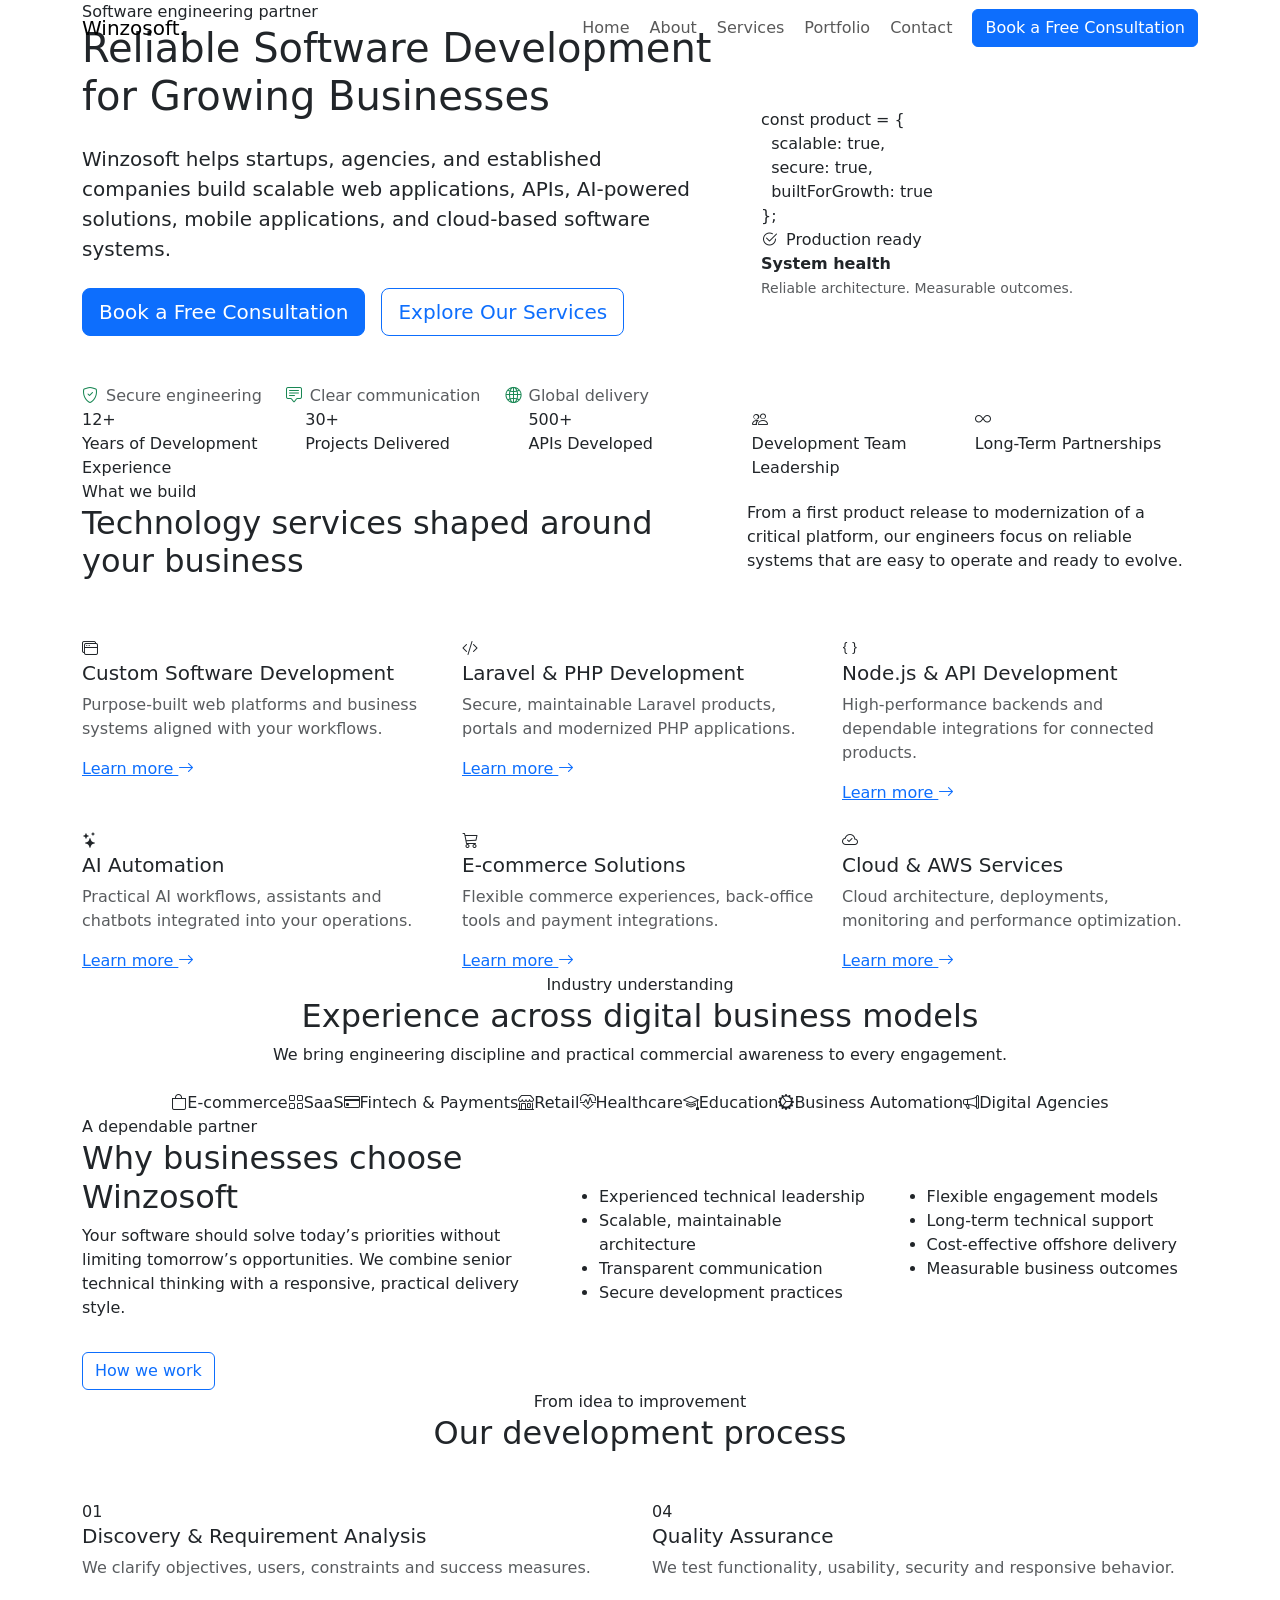
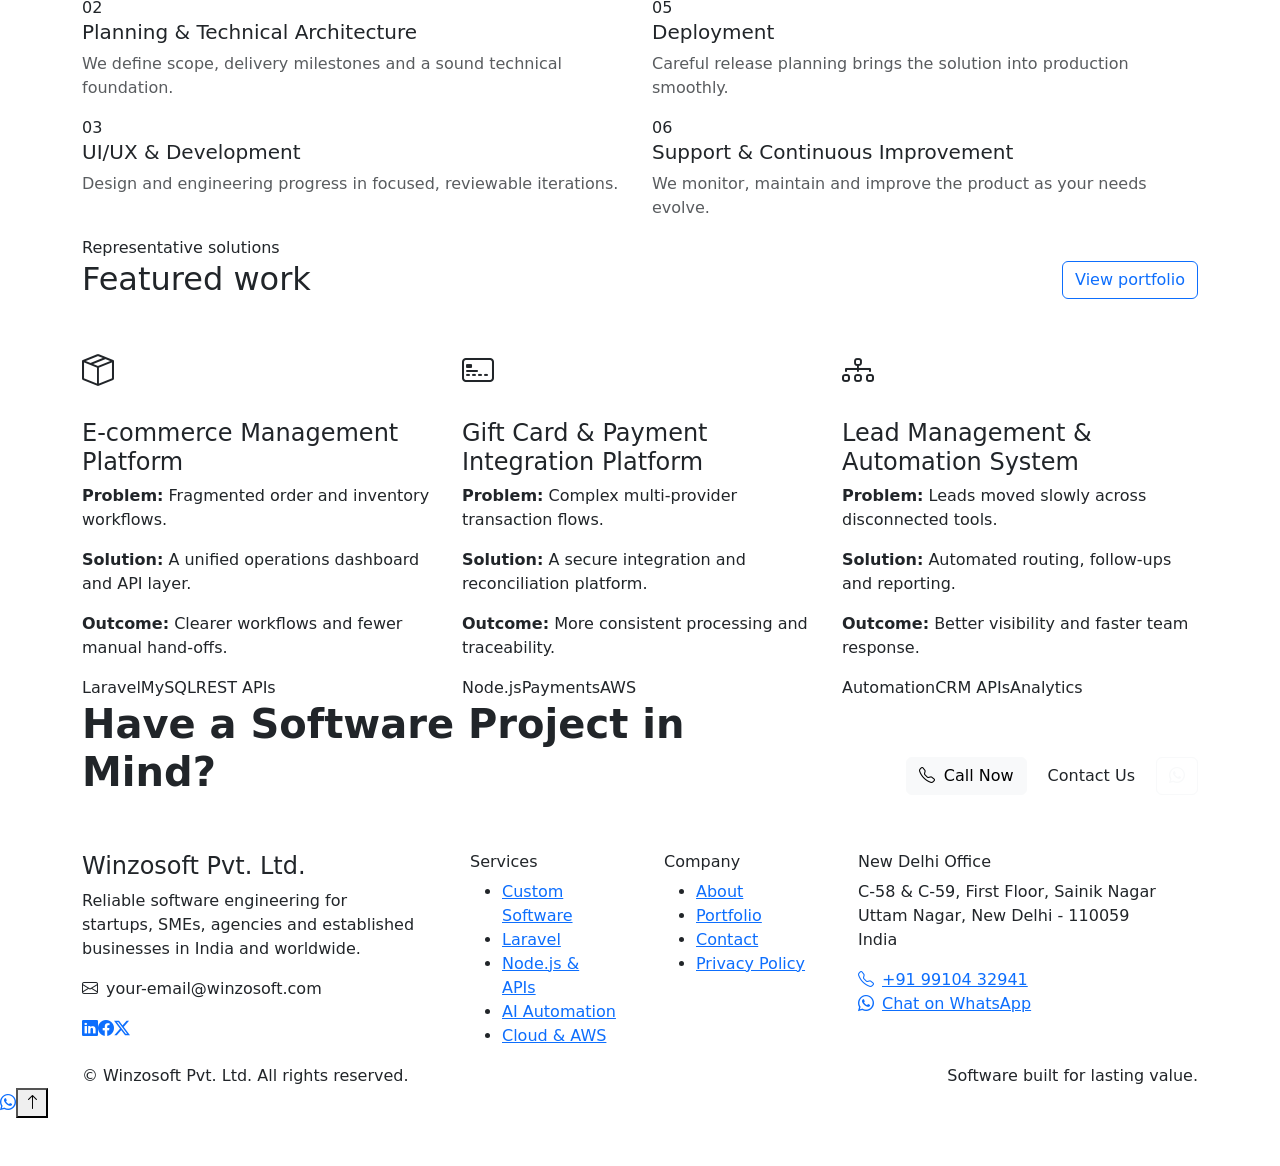
==== index.html @ e835a15a "File upload File Upload" ====
<!doctype html><html lang="en"><head>
<meta charset="utf-8"><meta name="viewport" content="width=device-width,initial-scale=1">
<title>Winzosoft Pvt. Ltd. | Reliable Software Development Company</title>
<meta name="description" content="Winzosoft builds scalable web applications, APIs, AI automation, mobile apps, e-commerce platforms and cloud solutions for growing businesses.">
<meta name="keywords" content="software development company India, Laravel development, Node.js development, API development, AI automation, offshore development">
<link rel="canonical" href="https://www.your-domain.com/"><meta property="og:title" content="Reliable Software Development for Growing Businesses"><meta property="og:description" content="Design, build, modernize and scale reliable software with Winzosoft."><meta property="og:type" content="website"><meta property="og:url" content="https://www.your-domain.com/"><meta property="og:image" content="https://www.your-domain.com/assets/images/og-home.jpg">
<link href="https://cdn.jsdelivr.net/npm/bootstrap@5.3.3/dist/css/bootstrap.min.css" rel="stylesheet"><link href="https://cdn.jsdelivr.net/npm/bootstrap-icons@1.11.3/font/bootstrap-icons.min.css" rel="stylesheet"><link rel="stylesheet" href="assets/css/style.css">
<script type="application/ld+json">{"@context":"https://schema.org","@type":"LocalBusiness","name":"Winzosoft Pvt. Ltd.","url":"https://www.your-domain.com/","telephone":"+91-99104-32941","address":{"@type":"PostalAddress","streetAddress":"C-58 & C-59, First Floor, Sainik Nagar, Uttam Nagar","addressLocality":"New Delhi","postalCode":"110059","addressCountry":"IN"}}</script>
</head><body>
<nav class="navbar navbar-expand-lg fixed-top"><div class="container"><a class="navbar-brand" href="index.html">Winzosoft<span class="brand-dot">.</span></a><button class="navbar-toggler" type="button" data-bs-toggle="collapse" data-bs-target="#mainNav" aria-controls="mainNav" aria-expanded="false" aria-label="Toggle navigation"><span class="navbar-toggler-icon"></span></button><div class="collapse navbar-collapse" id="mainNav"><ul class="navbar-nav ms-auto align-items-lg-center gap-lg-1"><li class="nav-item"><a class="nav-link" data-nav href="index.html">Home</a></li><li class="nav-item"><a class="nav-link" data-nav href="about.html">About</a></li><li class="nav-item"><a class="nav-link" data-nav href="services.html">Services</a></li><li class="nav-item"><a class="nav-link" data-nav href="portfolio.html">Portfolio</a></li><li class="nav-item"><a class="nav-link" data-nav href="contact.html">Contact</a></li><li class="nav-item ms-lg-2"><a class="btn btn-primary" href="contact.html">Book a Free Consultation</a></li></ul></div></div></nav>
<main>
<section class="hero"><div class="container"><div class="row align-items-center g-5"><div class="col-lg-7 reveal"><span class="eyebrow">Software engineering partner</span><h1>Reliable Software Development for Growing Businesses</h1><p class="lead my-4">Winzosoft helps startups, agencies, and established companies build scalable web applications, APIs, AI-powered solutions, mobile applications, and cloud-based software systems.</p><div class="d-flex flex-wrap gap-3"><a class="btn btn-primary btn-lg" href="contact.html">Book a Free Consultation</a><a class="btn btn-outline-primary btn-lg" href="services.html">Explore Our Services</a></div><div class="d-flex flex-wrap gap-4 mt-5 text-muted"><span><i class="bi bi-shield-check text-success me-2"></i>Secure engineering</span><span><i class="bi bi-chat-square-text text-success me-2"></i>Clear communication</span><span><i class="bi bi-globe2 text-success me-2"></i>Global delivery</span></div></div><div class="col-lg-5 reveal"><div class="tech-visual" role="img" aria-label="Abstract software architecture dashboard"><div class="code-window"><div class="window-dots"><span></span><span></span><span></span></div><div>const product = {</div><div>&nbsp; scalable: true,</div><div>&nbsp; secure: true,</div><div>&nbsp; builtForGrowth: true</div><div>};</div></div><div class="floating-chip"><i class="bi bi-check2-circle me-1"></i> Production ready</div><div class="visual-card"><strong>System health</strong><div class="visual-line accent"></div><div class="visual-line"></div><div class="visual-line" style="width:82%"></div><small class="text-muted">Reliable architecture. Measurable outcomes.</small></div></div></div></div></div></section>
<section class="section-sm"><div class="container"><div class="row g-0 card-soft p-0 overflow-hidden reveal"><div class="col-md stat"><div class="stat-number">12+</div><span>Years of Development Experience</span></div><div class="col-md stat"><div class="stat-number">30+</div><span>Projects Delivered</span></div><div class="col-md stat"><div class="stat-number">500+</div><span>APIs Developed</span></div><div class="col-md stat"><div class="stat-number"><i class="bi bi-people"></i></div><span>Development Team Leadership</span></div><div class="col-md stat"><div class="stat-number"><i class="bi bi-infinity"></i></div><span>Long-Term Partnerships</span></div></div></div></section>
<section class="section section-light"><div class="container"><div class="row align-items-end mb-5"><div class="col-lg-7"><span class="eyebrow">What we build</span><h2 class="section-title">Technology services shaped around your business</h2></div><div class="col-lg-5"><p class="section-copy">From a first product release to modernization of a critical platform, our engineers focus on reliable systems that are easy to operate and ready to evolve.</p></div></div><div class="row g-4">
<div class="col-md-6 col-lg-4 reveal"><div class="card-soft"><div class="icon-box"><i class="bi bi-window-stack"></i></div><h3 class="h5">Custom Software Development</h3><p class="text-muted">Purpose-built web platforms and business systems aligned with your workflows.</p><a href="services.html#custom">Learn more <i class="bi bi-arrow-right"></i></a></div></div><div class="col-md-6 col-lg-4 reveal"><div class="card-soft"><div class="icon-box"><i class="bi bi-code-slash"></i></div><h3 class="h5">Laravel & PHP Development</h3><p class="text-muted">Secure, maintainable Laravel products, portals and modernized PHP applications.</p><a href="services.html#laravel">Learn more <i class="bi bi-arrow-right"></i></a></div></div><div class="col-md-6 col-lg-4 reveal"><div class="card-soft"><div class="icon-box"><i class="bi bi-braces"></i></div><h3 class="h5">Node.js & API Development</h3><p class="text-muted">High-performance backends and dependable integrations for connected products.</p><a href="services.html#node">Learn more <i class="bi bi-arrow-right"></i></a></div></div><div class="col-md-6 col-lg-4 reveal"><div class="card-soft"><div class="icon-box"><i class="bi bi-stars"></i></div><h3 class="h5">AI Automation</h3><p class="text-muted">Practical AI workflows, assistants and chatbots integrated into your operations.</p><a href="services.html#ai">Learn more <i class="bi bi-arrow-right"></i></a></div></div><div class="col-md-6 col-lg-4 reveal"><div class="card-soft"><div class="icon-box"><i class="bi bi-cart3"></i></div><h3 class="h5">E-commerce Solutions</h3><p class="text-muted">Flexible commerce experiences, back-office tools and payment integrations.</p><a href="services.html#ecommerce">Learn more <i class="bi bi-arrow-right"></i></a></div></div><div class="col-md-6 col-lg-4 reveal"><div class="card-soft"><div class="icon-box"><i class="bi bi-cloud-check"></i></div><h3 class="h5">Cloud & AWS Services</h3><p class="text-muted">Cloud architecture, deployments, monitoring and performance optimization.</p><a href="services.html#cloud">Learn more <i class="bi bi-arrow-right"></i></a></div></div></div></div></section>
<section class="section"><div class="container text-center"><span class="eyebrow">Industry understanding</span><h2 class="section-title">Experience across digital business models</h2><p class="section-copy mx-auto mb-4">We bring engineering discipline and practical commercial awareness to every engagement.</p><div class="reveal"><span class="industry-pill"><i class="bi bi-bag"></i>E-commerce</span><span class="industry-pill"><i class="bi bi-grid"></i>SaaS</span><span class="industry-pill"><i class="bi bi-credit-card"></i>Fintech & Payments</span><span class="industry-pill"><i class="bi bi-shop"></i>Retail</span><span class="industry-pill"><i class="bi bi-heart-pulse"></i>Healthcare</span><span class="industry-pill"><i class="bi bi-mortarboard"></i>Education</span><span class="industry-pill"><i class="bi bi-gear-wide-connected"></i>Business Automation</span><span class="industry-pill"><i class="bi bi-megaphone"></i>Digital Agencies</span></div></div></section>
<section class="section section-light"><div class="container"><div class="row g-5 align-items-center"><div class="col-lg-5"><span class="eyebrow">A dependable partner</span><h2 class="section-title">Why businesses choose Winzosoft</h2><p class="section-copy">Your software should solve today’s priorities without limiting tomorrow’s opportunities. We combine senior technical thinking with a responsive, practical delivery style.</p><a href="about.html" class="btn btn-outline-primary mt-3">How we work</a></div><div class="col-lg-7"><div class="row"><div class="col-md-6"><ul class="check-list"><li>Experienced technical leadership</li><li>Scalable, maintainable architecture</li><li>Transparent communication</li><li>Secure development practices</li></ul></div><div class="col-md-6"><ul class="check-list"><li>Flexible engagement models</li><li>Long-term technical support</li><li>Cost-effective offshore delivery</li><li>Measurable business outcomes</li></ul></div></div></div></div></section>
<section class="section"><div class="container"><div class="text-center mb-5"><span class="eyebrow">From idea to improvement</span><h2 class="section-title">Our development process</h2></div><div class="row g-4"><div class="col-lg-6"><div class="process-step reveal"><div class="step-number">01</div><h3 class="h5">Discovery & Requirement Analysis</h3><p class="text-muted">We clarify objectives, users, constraints and success measures.</p></div><div class="process-step reveal"><div class="step-number">02</div><h3 class="h5">Planning & Technical Architecture</h3><p class="text-muted">We define scope, delivery milestones and a sound technical foundation.</p></div><div class="process-step reveal"><div class="step-number">03</div><h3 class="h5">UI/UX & Development</h3><p class="text-muted">Design and engineering progress in focused, reviewable iterations.</p></div></div><div class="col-lg-6"><div class="process-step reveal"><div class="step-number">04</div><h3 class="h5">Quality Assurance</h3><p class="text-muted">We test functionality, usability, security and responsive behavior.</p></div><div class="process-step reveal"><div class="step-number">05</div><h3 class="h5">Deployment</h3><p class="text-muted">Careful release planning brings the solution into production smoothly.</p></div><div class="process-step reveal"><div class="step-number">06</div><h3 class="h5">Support & Continuous Improvement</h3><p class="text-muted">We monitor, maintain and improve the product as your needs evolve.</p></div></div></div></div></section>
<section class="section section-light"><div class="container"><div class="d-flex flex-wrap justify-content-between align-items-end mb-5 gap-3"><div><span class="eyebrow">Representative solutions</span><h2 class="section-title mb-0">Featured work</h2></div><a href="portfolio.html" class="btn btn-outline-primary">View portfolio</a></div><div class="row g-4"><div class="col-lg-4 reveal"><article class="card-soft case-card"><div class="case-top"><i class="bi bi-box-seam fs-2"></i><h3 class="h4 mt-4">E-commerce Management Platform</h3></div><div class="case-body"><p><strong>Problem:</strong> Fragmented order and inventory workflows.</p><p><strong>Solution:</strong> A unified operations dashboard and API layer.</p><p><strong>Outcome:</strong> Clearer workflows and fewer manual hand-offs.</p><span class="tag">Laravel</span><span class="tag">MySQL</span><span class="tag">REST APIs</span></div></article></div><div class="col-lg-4 reveal"><article class="card-soft case-card"><div class="case-top"><i class="bi bi-credit-card-2-front fs-2"></i><h3 class="h4 mt-4">Gift Card & Payment Integration Platform</h3></div><div class="case-body"><p><strong>Problem:</strong> Complex multi-provider transaction flows.</p><p><strong>Solution:</strong> A secure integration and reconciliation platform.</p><p><strong>Outcome:</strong> More consistent processing and traceability.</p><span class="tag">Node.js</span><span class="tag">Payments</span><span class="tag">AWS</span></div></article></div><div class="col-lg-4 reveal"><article class="card-soft case-card"><div class="case-top"><i class="bi bi-diagram-3 fs-2"></i><h3 class="h4 mt-4">Lead Management & Automation System</h3></div><div class="case-body"><p><strong>Problem:</strong> Leads moved slowly across disconnected tools.</p><p><strong>Solution:</strong> Automated routing, follow-ups and reporting.</p><p><strong>Outcome:</strong> Better visibility and faster team response.</p><span class="tag">Automation</span><span class="tag">CRM APIs</span><span class="tag">Analytics</span></div></article></div></div></div></section>
<section class="section"><div class="container"><div class="cta-panel reveal"><div class="row align-items-center g-4"><div class="col-lg-8"><h2 class="display-6 fw-bold">Have a Software Project in Mind?</h2><p class="mb-0 text-white-50">Discuss your requirements with our team and discover how Winzosoft can help turn your idea into a reliable, scalable solution.</p></div><div class="col-lg-4"><div class="d-flex flex-wrap gap-2 justify-content-lg-end"><a class="btn btn-light" href="tel:+919910432941"><i class="bi bi-telephone me-1"></i> Call Now</a><a class="btn btn-accent" href="contact.html">Contact Us</a><a class="btn btn-outline-light" href="https://wa.me/919910432941" target="_blank" rel="noopener"><i class="bi bi-whatsapp"></i></a></div></div></div></div></div></section>
</main>
<footer class="footer"><div class="container"><div class="row g-5"><div class="col-lg-4"><h2 class="h4">Winzosoft Pvt. Ltd.</h2><p>Reliable software engineering for startups, SMEs, agencies and established businesses in India and worldwide.</p><!-- Update the email address below before launch. --><p><i class="bi bi-envelope me-2"></i>your-email@winzosoft.com</p><!-- Replace placeholder social links with official profiles before launch. --><a class="social-link" href="#" aria-label="LinkedIn"><i class="bi bi-linkedin"></i></a><a class="social-link" href="#" aria-label="Facebook"><i class="bi bi-facebook"></i></a><a class="social-link" href="#" aria-label="X"><i class="bi bi-twitter-x"></i></a></div><div class="col-6 col-lg-2"><h3 class="h6">Services</h3><ul class="footer-links"><li><a href="services.html#custom">Custom Software</a></li><li><a href="services.html#laravel">Laravel</a></li><li><a href="services.html#node">Node.js & APIs</a></li><li><a href="services.html#ai">AI Automation</a></li><li><a href="services.html#cloud">Cloud & AWS</a></li></ul></div><div class="col-6 col-lg-2"><h3 class="h6">Company</h3><ul class="footer-links"><li><a href="about.html">About</a></li><li><a href="portfolio.html">Portfolio</a></li><li><a href="contact.html">Contact</a></li><li><a href="privacy-policy.html">Privacy Policy</a></li></ul></div><div class="col-lg-4"><h3 class="h6">New Delhi Office</h3><address>C-58 & C-59, First Floor, Sainik Nagar<br>Uttam Nagar, New Delhi - 110059<br>India</address><p><a href="tel:+919910432941"><i class="bi bi-telephone me-2"></i>+91 99104 32941</a><br><a href="https://wa.me/919910432941" target="_blank" rel="noopener"><i class="bi bi-whatsapp me-2"></i>Chat on WhatsApp</a></p></div></div><div class="footer-bottom d-flex flex-wrap justify-content-between gap-2"><span>© <span data-year></span> Winzosoft Pvt. Ltd. All rights reserved.</span><span>Software built for lasting value.</span></div></div></footer>
<a class="floating-whatsapp" href="https://wa.me/919910432941" target="_blank" rel="noopener" aria-label="Contact Winzosoft on WhatsApp"><i class="bi bi-whatsapp"></i></a><button class="scroll-top" type="button" aria-label="Scroll to top"><i class="bi bi-arrow-up"></i></button>
<!-- Add analytics code here before launch. --><script src="https://cdn.jsdelivr.net/npm/bootstrap@5.3.3/dist/js/bootstrap.bundle.min.js"></script><script src="assets/js/main.js"></script></body></html>
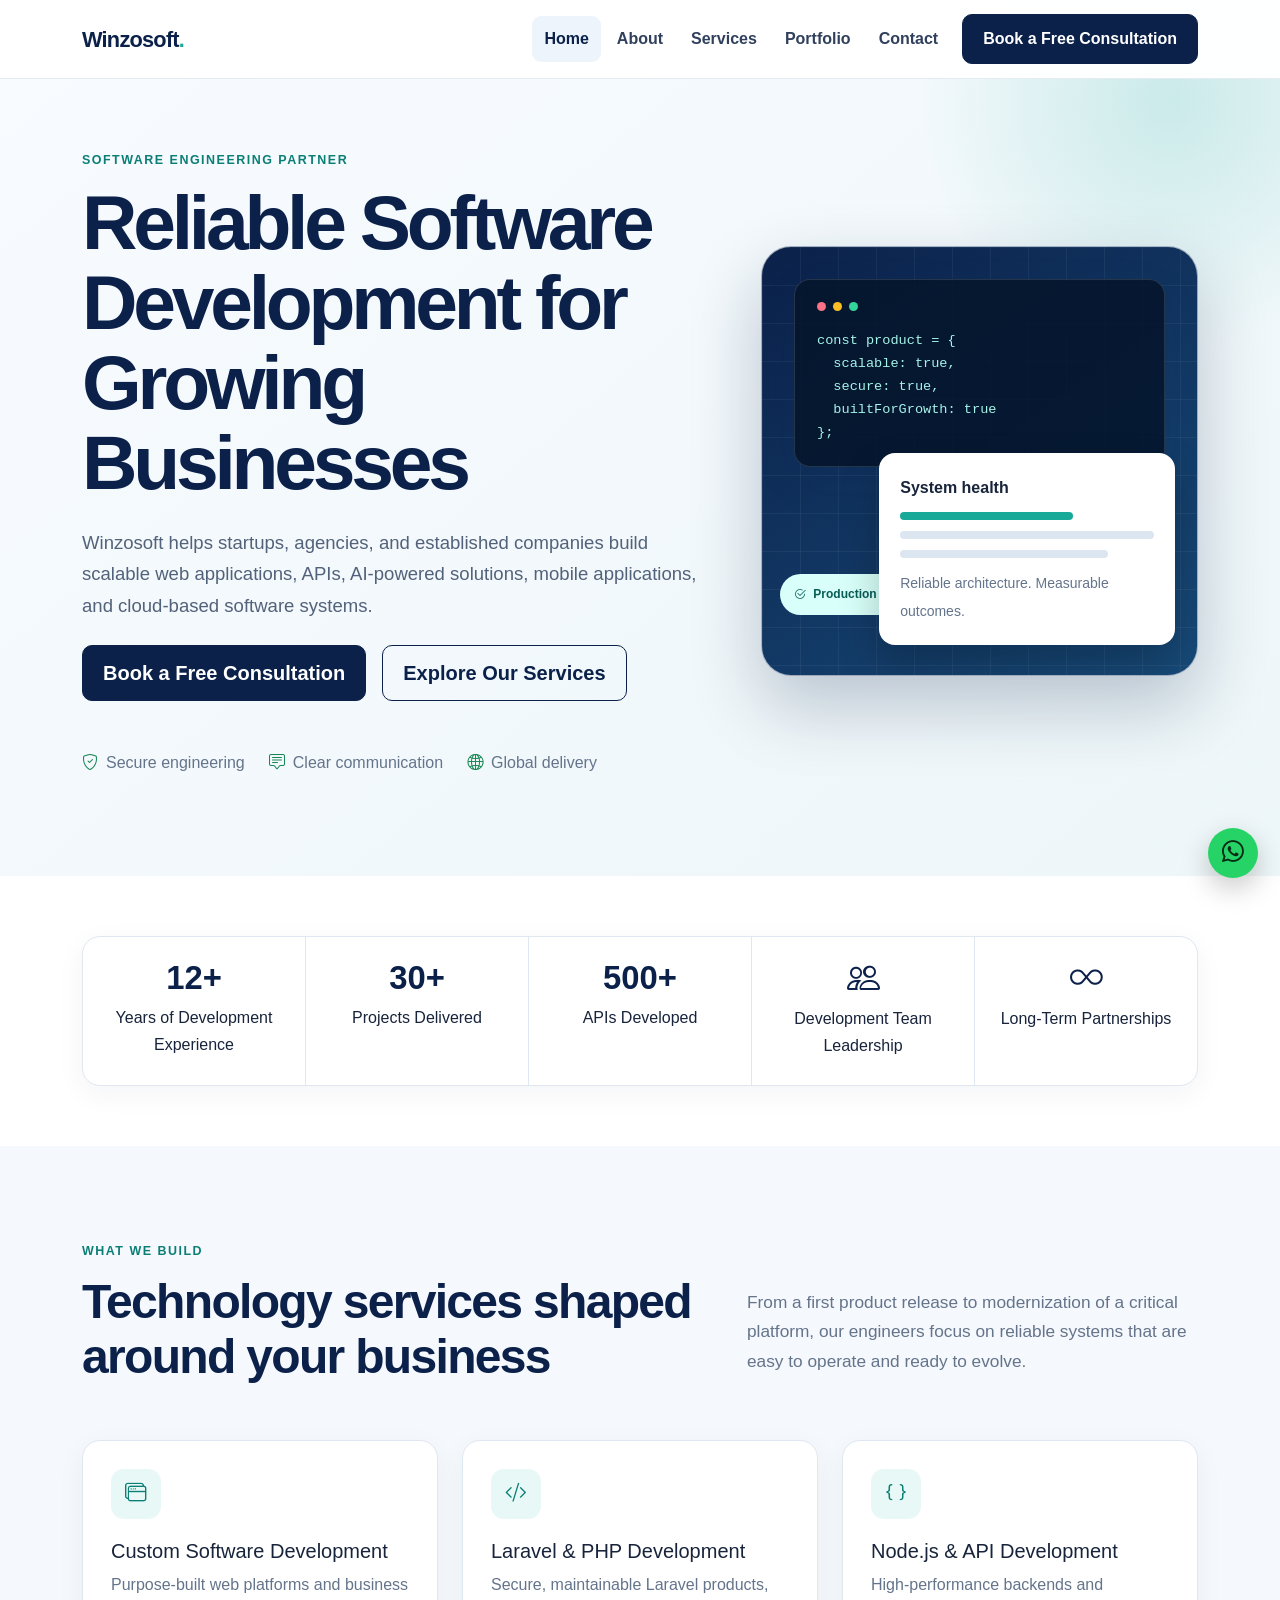
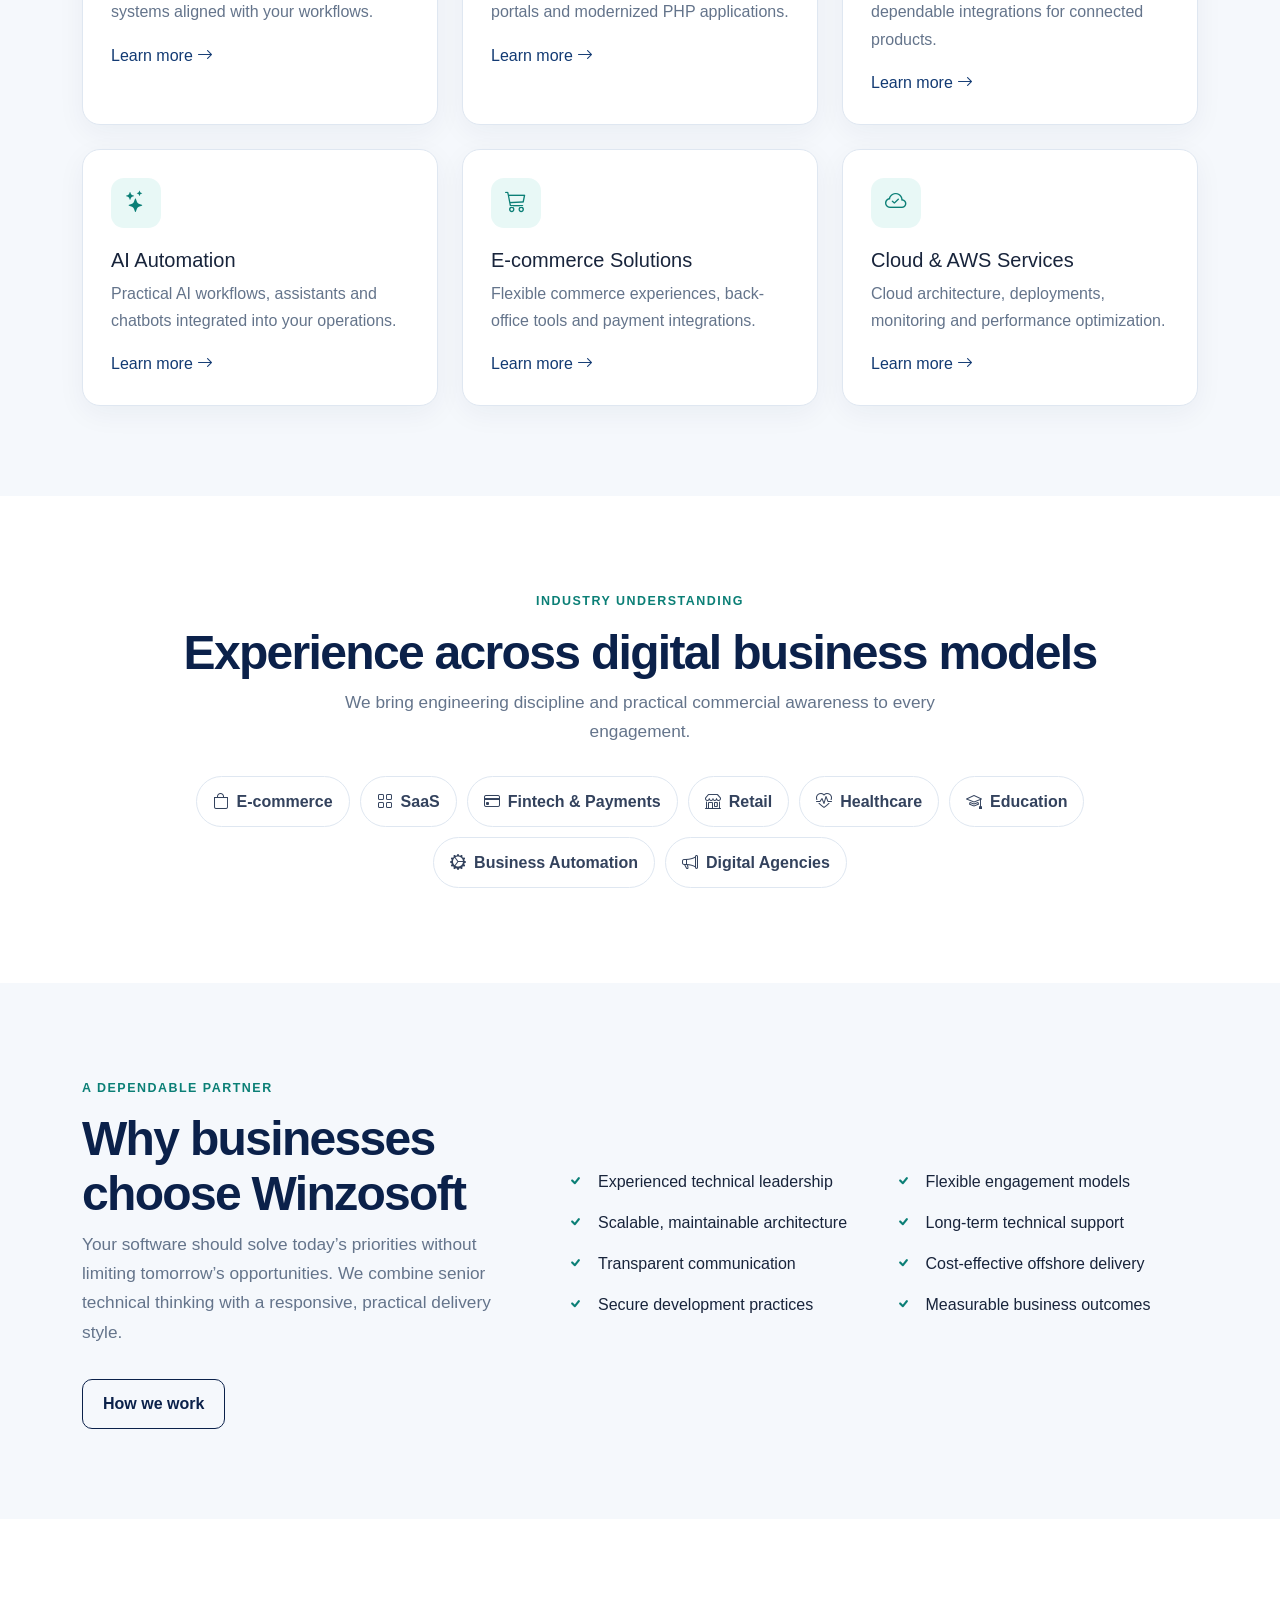
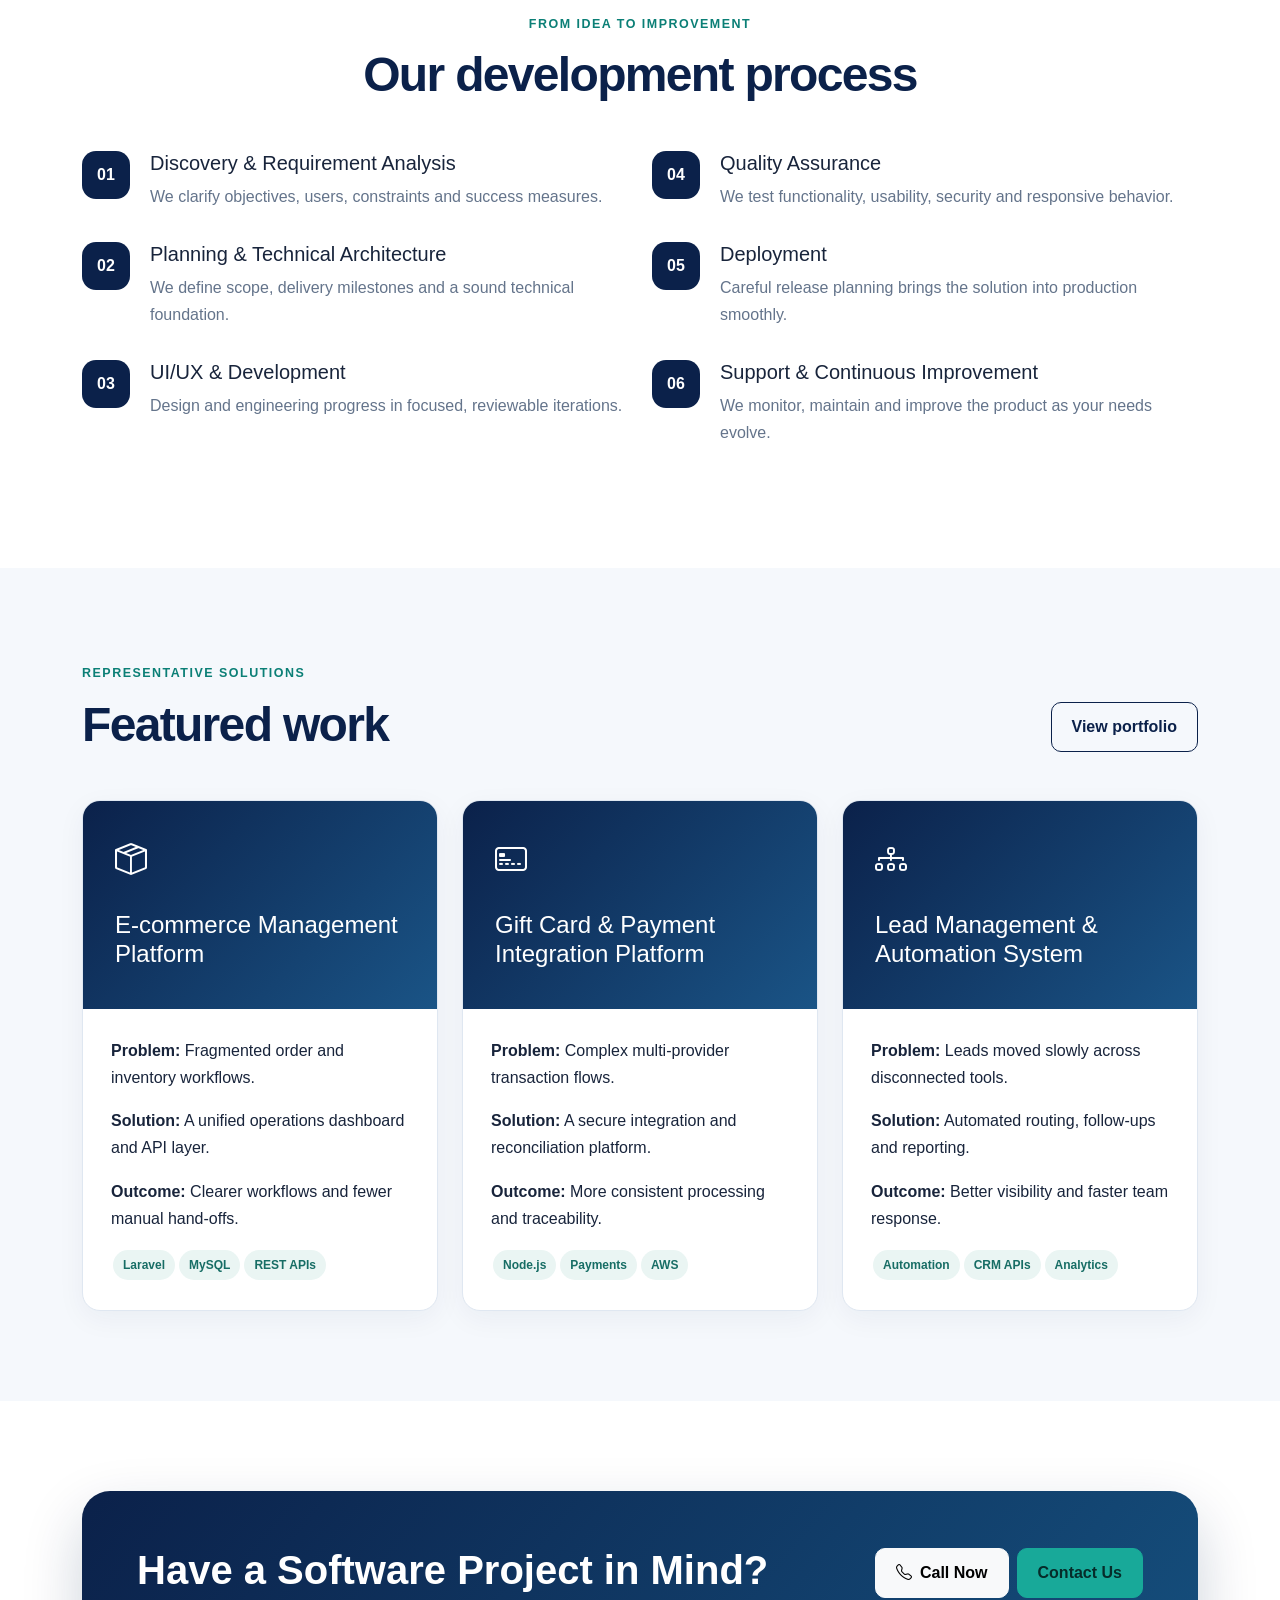
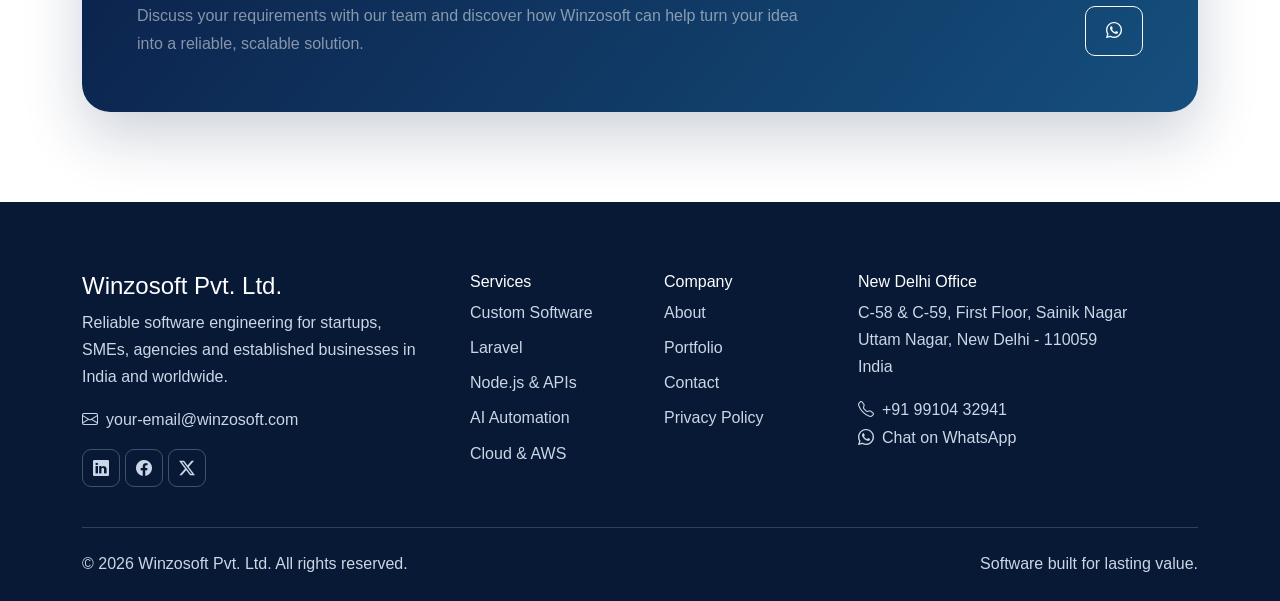
==== commit f62141ab: "Fix duplicate canonical and Open Graph tagscss" ====
--- a/index.html
+++ b/index.html
@@ -3,7 +3,7 @@
 <title>Winzosoft Pvt. Ltd. | Reliable Software Development Company</title>
 <meta name="description" content="Winzosoft builds scalable web applications, APIs, AI automation, mobile apps, e-commerce platforms and cloud solutions for growing businesses.">
 <meta name="keywords" content="software development company India, Laravel development, Node.js development, API development, AI automation, offshore development">
-<link rel="canonical" href="https://www.your-domain.com/"><meta property="og:title" content="Reliable Software Development for Growing Businesses"><meta property="og:description" content="Design, build, modernize and scale reliable software with Winzosoft."><meta property="og:type" content="website"><meta property="og:url" content="https://www.your-domain.com/"><meta property="og:image" content="https://www.your-domain.com/assets/images/og-home.jpg">
+<link rel="canonical" href="https://www.your-domain.com/"><meta property="og:title" content="Reliable Software Development for Growing Businesses"><meta property="og:description" content="Design, build, modernize and scale reliable software with Winzosoft."><meta property="og:type" content="website"><meta property="og:url" content="https://www.your-domain.com/"><meta property="og:image" content="assets/images/og-home.jpg">
 <link href="https://cdn.jsdelivr.net/npm/bootstrap@5.3.3/dist/css/bootstrap.min.css" rel="stylesheet"><link href="https://cdn.jsdelivr.net/npm/bootstrap-icons@1.11.3/font/bootstrap-icons.min.css" rel="stylesheet"><link rel="stylesheet" href="assets/css/style.css">
 <script type="application/ld+json">{"@context":"https://schema.org","@type":"LocalBusiness","name":"Winzosoft Pvt. Ltd.","url":"https://www.your-domain.com/","telephone":"+91-99104-32941","address":{"@type":"PostalAddress","streetAddress":"C-58 & C-59, First Floor, Sainik Nagar, Uttam Nagar","addressLocality":"New Delhi","postalCode":"110059","addressCountry":"IN"}}</script>
 </head><body>
--- a/assets/css/style.css
+++ b/assets/css/style.css
@@ -0,0 +1,5 @@
+:root{--primary:#0b214a;--primary-2:#123a73;--accent:#18a999;--accent-dark:#0b7f76;--ink:#18243b;--muted:#64748b;--light:#f5f8fc;--white:#fff;--border:#dfe7f1;--shadow:0 16px 45px rgba(11,33,74,.09);--radius:18px;--font:"Inter","Segoe UI",Arial,sans-serif}
+*{box-sizing:border-box}html{scroll-behavior:smooth;scroll-padding-top:86px}body{margin:0;color:var(--ink);font-family:var(--font);line-height:1.7;background:var(--white)}a{color:var(--primary-2);text-decoration:none}a:hover{color:var(--accent-dark)}img{max-width:100%}.text-muted{color:var(--muted)!important}.section{padding:90px 0}.section-sm{padding:60px 0}.section-light{background:var(--light)}.eyebrow{display:inline-block;color:var(--accent-dark);font-size:.78rem;font-weight:800;letter-spacing:.12em;text-transform:uppercase;margin-bottom:12px}.section-title{font-size:clamp(2rem,4vw,3rem);line-height:1.15;font-weight:800;color:var(--primary);letter-spacing:-.035em}.section-copy{font-size:1.08rem;color:var(--muted);max-width:680px}.navbar{padding:14px 0;background:rgba(255,255,255,.96);border-bottom:1px solid rgba(223,231,241,.8);backdrop-filter:blur(12px)}.navbar-brand{color:var(--primary)!important;font-size:1.36rem;font-weight:850;letter-spacing:-.035em}.brand-dot{color:var(--accent)}.navbar-nav .nav-link{color:#30405d;font-weight:650;padding:.6rem .75rem!important;border-radius:9px}.navbar-nav .nav-link:hover,.navbar-nav .nav-link.active{color:var(--primary);background:#edf4fb}.btn{border-radius:10px;font-weight:750;padding:.75rem 1.25rem;transition:transform .2s,box-shadow .2s,background .2s}.btn:hover{transform:translateY(-2px)}.btn-primary{background:var(--primary);border-color:var(--primary)}.btn-primary:hover,.btn-primary:focus{background:var(--primary-2);border-color:var(--primary-2);box-shadow:0 8px 20px rgba(11,33,74,.2)}.btn-accent{background:var(--accent);border-color:var(--accent);color:#062c2a}.btn-accent:hover,.btn-accent:focus{background:#20c2b0;border-color:#20c2b0;color:#031e1c}.btn-outline-primary{color:var(--primary);border-color:var(--primary)}.btn-outline-primary:hover{background:var(--primary);border-color:var(--primary)}a:focus-visible,button:focus-visible,input:focus-visible,select:focus-visible,textarea:focus-visible{outline:3px solid rgba(24,169,153,.45)!important;outline-offset:3px}.hero{position:relative;overflow:hidden;padding:145px 0 100px;background:linear-gradient(140deg,#f8fbff 0%,#edf6f8 100%)}.hero:before{content:"";position:absolute;width:520px;height:520px;border-radius:50%;right:-150px;top:-160px;background:radial-gradient(circle,rgba(24,169,153,.18),transparent 68%)}.hero h1{font-size:clamp(2.7rem,6vw,4.8rem);line-height:1.04;font-weight:850;letter-spacing:-.055em;color:var(--primary)}.hero .lead{font-size:1.16rem;color:#52627a;max-width:720px}.tech-visual{min-height:430px;position:relative;border:1px solid rgba(255,255,255,.6);border-radius:30px;background:linear-gradient(145deg,#0b214a,#174a78);box-shadow:0 30px 70px rgba(11,33,74,.24);overflow:hidden;padding:32px}.tech-visual:before{content:"";position:absolute;inset:0;background-image:linear-gradient(rgba(255,255,255,.05) 1px,transparent 1px),linear-gradient(90deg,rgba(255,255,255,.05) 1px,transparent 1px);background-size:38px 38px}.code-window{position:relative;background:rgba(5,20,43,.86);border:1px solid rgba(255,255,255,.13);border-radius:16px;padding:22px;color:#a5f3e9;font-family:Consolas,monospace;font-size:.85rem;box-shadow:var(--shadow)}.window-dots{display:flex;gap:7px;margin-bottom:18px}.window-dots span{width:9px;height:9px;border-radius:50%;background:#fb7185}.window-dots span:nth-child(2){background:#fbbf24}.window-dots span:nth-child(3){background:#34d399}.visual-card{position:absolute;right:22px;bottom:30px;width:68%;padding:21px;border-radius:16px;background:#fff;box-shadow:0 20px 40px rgba(0,0,0,.22)}.visual-line{height:8px;border-radius:9px;background:#dbe6f1;margin:11px 0}.visual-line.accent{width:68%;background:var(--accent)}.floating-chip{position:absolute;left:18px;bottom:60px;background:#d8fff9;color:#075e57;padding:10px 14px;border-radius:999px;font-weight:800;font-size:.75rem}.card-soft{height:100%;background:#fff;border:1px solid var(--border);border-radius:var(--radius);padding:28px;box-shadow:0 8px 28px rgba(11,33,74,.05);transition:transform .25s,box-shadow .25s,border-color .25s}.card-soft:hover{transform:translateY(-5px);box-shadow:var(--shadow);border-color:#c8d9eb}.icon-box{width:50px;height:50px;display:grid;place-items:center;border-radius:13px;background:#e8f8f6;color:var(--accent-dark);font-size:1.35rem;margin-bottom:20px}.stat{padding:25px 18px;text-align:center;border-right:1px solid var(--border)}.stat:last-child{border-right:0}.stat-number{font-size:2.05rem;line-height:1;font-weight:850;color:var(--primary);margin-bottom:9px}.industry-pill{display:inline-flex;align-items:center;gap:8px;padding:11px 16px;margin:5px;border-radius:999px;background:#fff;border:1px solid var(--border);color:#33425d;font-weight:650}.check-list{padding:0;list-style:none}.check-list li{position:relative;padding:7px 0 7px 31px}.check-list li:before{content:"\F26E";font-family:"bootstrap-icons";position:absolute;left:0;color:var(--accent-dark);font-weight:700}.process-step{position:relative;padding-left:68px;margin-bottom:32px}.step-number{position:absolute;left:0;top:0;width:48px;height:48px;border-radius:14px;background:var(--primary);color:#fff;display:grid;place-items:center;font-weight:850}.case-card{overflow:hidden;padding:0}.case-top{padding:32px;background:linear-gradient(135deg,var(--primary),#1a5486);color:#fff}.case-body{padding:28px}.tag{display:inline-block;padding:5px 10px;border-radius:999px;background:#eaf5f3;color:#176d65;font-size:.75rem;font-weight:800;margin:2px}.cta-panel{padding:55px;border-radius:28px;background:linear-gradient(130deg,var(--primary),#154f7d);color:#fff;box-shadow:0 25px 60px rgba(11,33,74,.2)}.page-hero{padding:145px 0 75px;background:linear-gradient(140deg,#f8fbff,#eaf5f5);border-bottom:1px solid var(--border)}.page-hero h1{font-size:clamp(2.5rem,5vw,4rem);font-weight:850;letter-spacing:-.045em;color:var(--primary)}.service-detail{scroll-margin-top:100px}.service-detail .number{font-size:.76rem;color:var(--accent-dark);font-weight:850;letter-spacing:.1em}.portfolio-filters .btn{margin:4px}.portfolio-filters .btn.active{background:var(--primary);color:#fff}.portfolio-item{transition:opacity .25s,transform .25s}.portfolio-item.is-hidden{display:none}.contact-card{background:var(--primary);color:#fff;border-radius:var(--radius);padding:34px}.contact-card a{color:#bcfff6}.form-control,.form-select{border:1px solid #cdd8e5;border-radius:10px;padding:.78rem .9rem}.form-control:focus,.form-select:focus{border-color:var(--accent);box-shadow:0 0 0 .2rem rgba(24,169,153,.16)}.map-placeholder{min-height:300px;border-radius:var(--radius);display:grid;place-items:center;text-align:center;background:linear-gradient(135deg,#e9f0f7,#d8e8ec);border:1px solid var(--border);color:var(--primary)}.form-success{display:none}.form-success.show{display:block}.footer{background:#071934;color:#cbd6e6;padding:70px 0 24px}.footer h2,.footer h3{color:#fff}.footer a{color:#cbd6e6}.footer a:hover{color:#6ee7d8}.footer-links{list-style:none;padding:0}.footer-links li{margin:8px 0}.social-link{width:38px;height:38px;display:inline-grid;place-items:center;border:1px solid #40526b;border-radius:9px;margin-right:5px}.footer-bottom{border-top:1px solid #30415b;margin-top:40px;padding-top:22px}.floating-whatsapp,.scroll-top{position:fixed;right:22px;width:50px;height:50px;display:grid;place-items:center;border-radius:50%;z-index:1030;box-shadow:0 10px 28px rgba(0,0,0,.22);border:0}.floating-whatsapp{bottom:22px;background:#25d366;color:#062b14;font-size:1.35rem}.scroll-top{bottom:82px;background:var(--primary);color:#fff;opacity:0;visibility:hidden;transform:translateY(8px);transition:.25s}.scroll-top.show{opacity:1;visibility:visible;transform:none}.reveal{opacity:0;transform:translateY(20px);transition:opacity .65s ease,transform .65s ease}.reveal.visible{opacity:1;transform:none}.legal-content h2{font-size:1.4rem;color:var(--primary);margin-top:35px}.breadcrumb{--bs-breadcrumb-divider:'/'}.breadcrumb a{color:var(--accent-dark)}
+@media(max-width:991.98px){.navbar-collapse{padding:18px 0}.hero{padding-top:120px}.tech-visual{margin-top:45px;min-height:390px}.section{padding:72px 0}.stat{border-right:0;border-bottom:1px solid var(--border)}.stat:last-child{border-bottom:0}.cta-panel{padding:40px 28px}}
+@media(max-width:575.98px){.hero h1{font-size:2.65rem}.hero{padding-bottom:72px}.page-hero{padding-top:120px}.section{padding:60px 0}.tech-visual{min-height:340px;padding:20px}.visual-card{width:78%}.cta-panel{padding:34px 22px}.floating-whatsapp,.scroll-top{right:14px}.card-soft{padding:23px}}
+@media(prefers-reduced-motion:reduce){html{scroll-behavior:auto}*,*:before,*:after{animation-duration:.01ms!important;animation-iteration-count:1!important;transition-duration:.01ms!important}.reveal{opacity:1;transform:none}}
